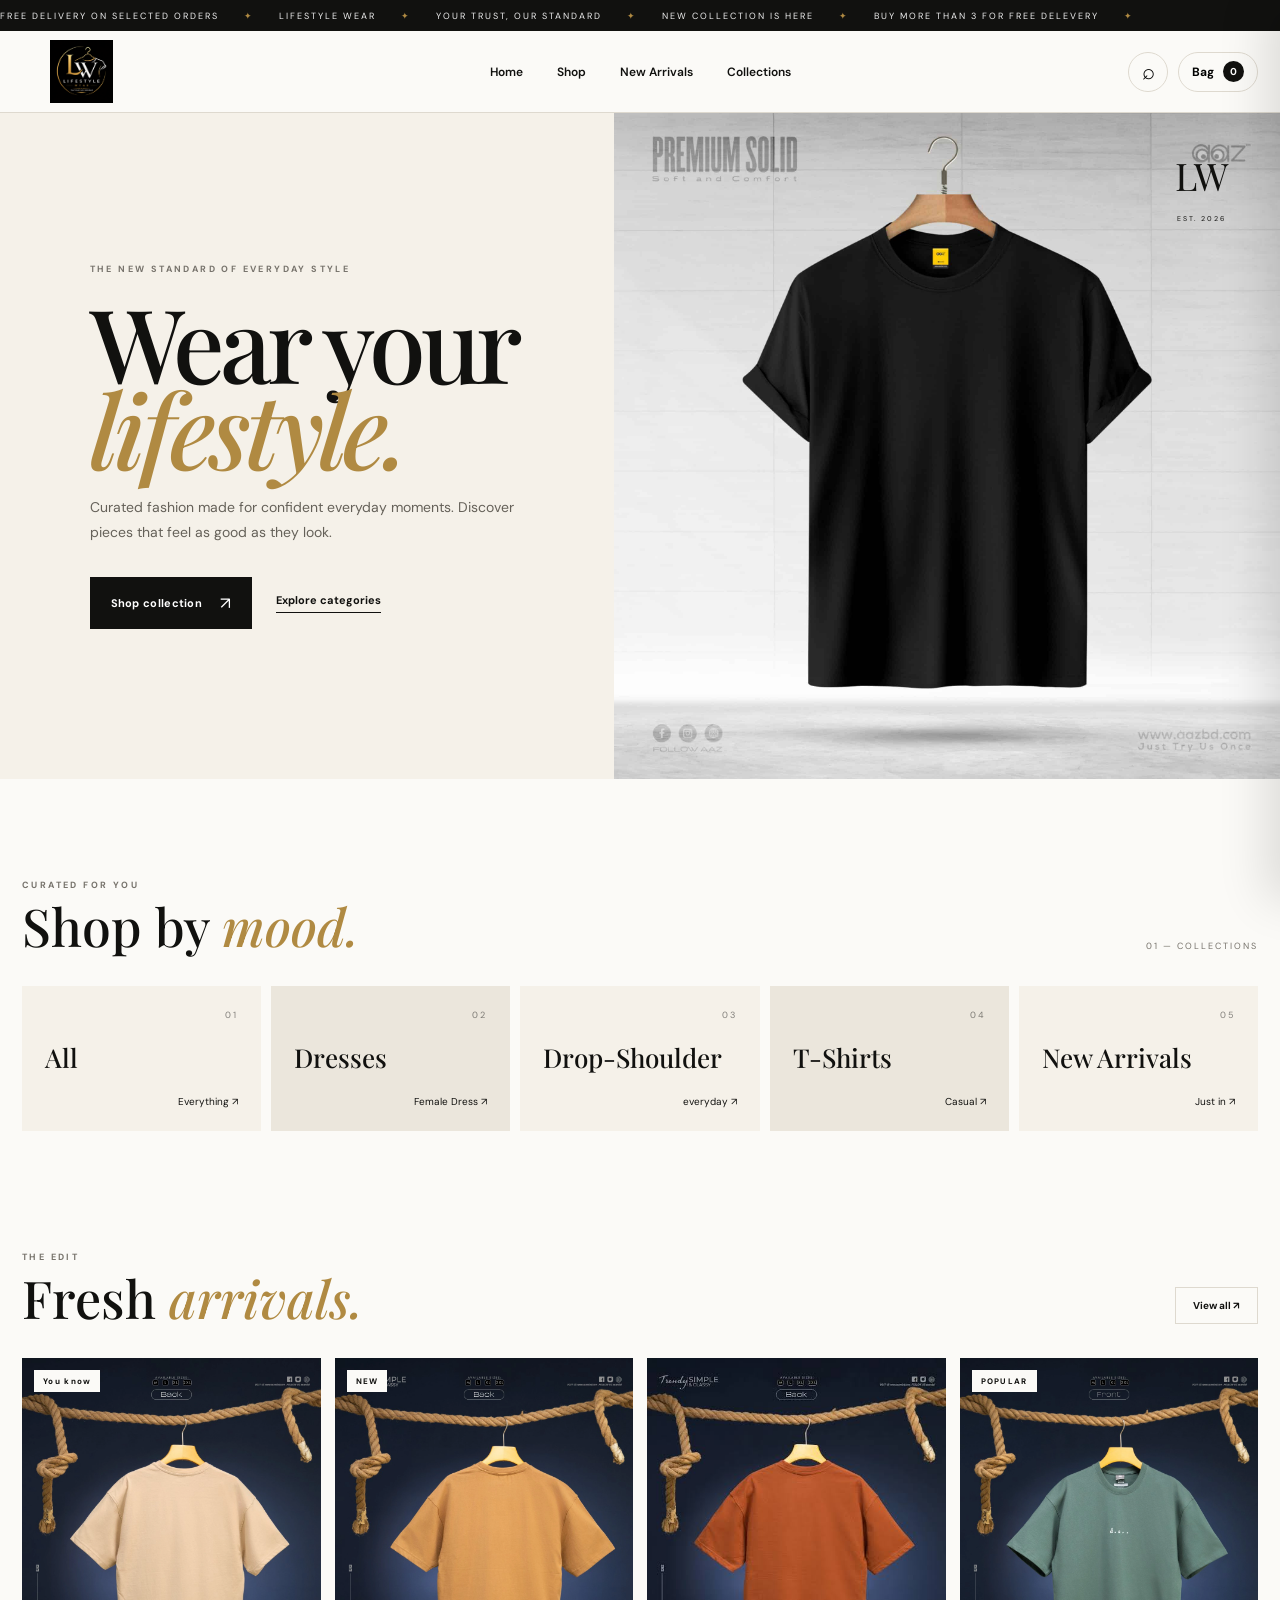
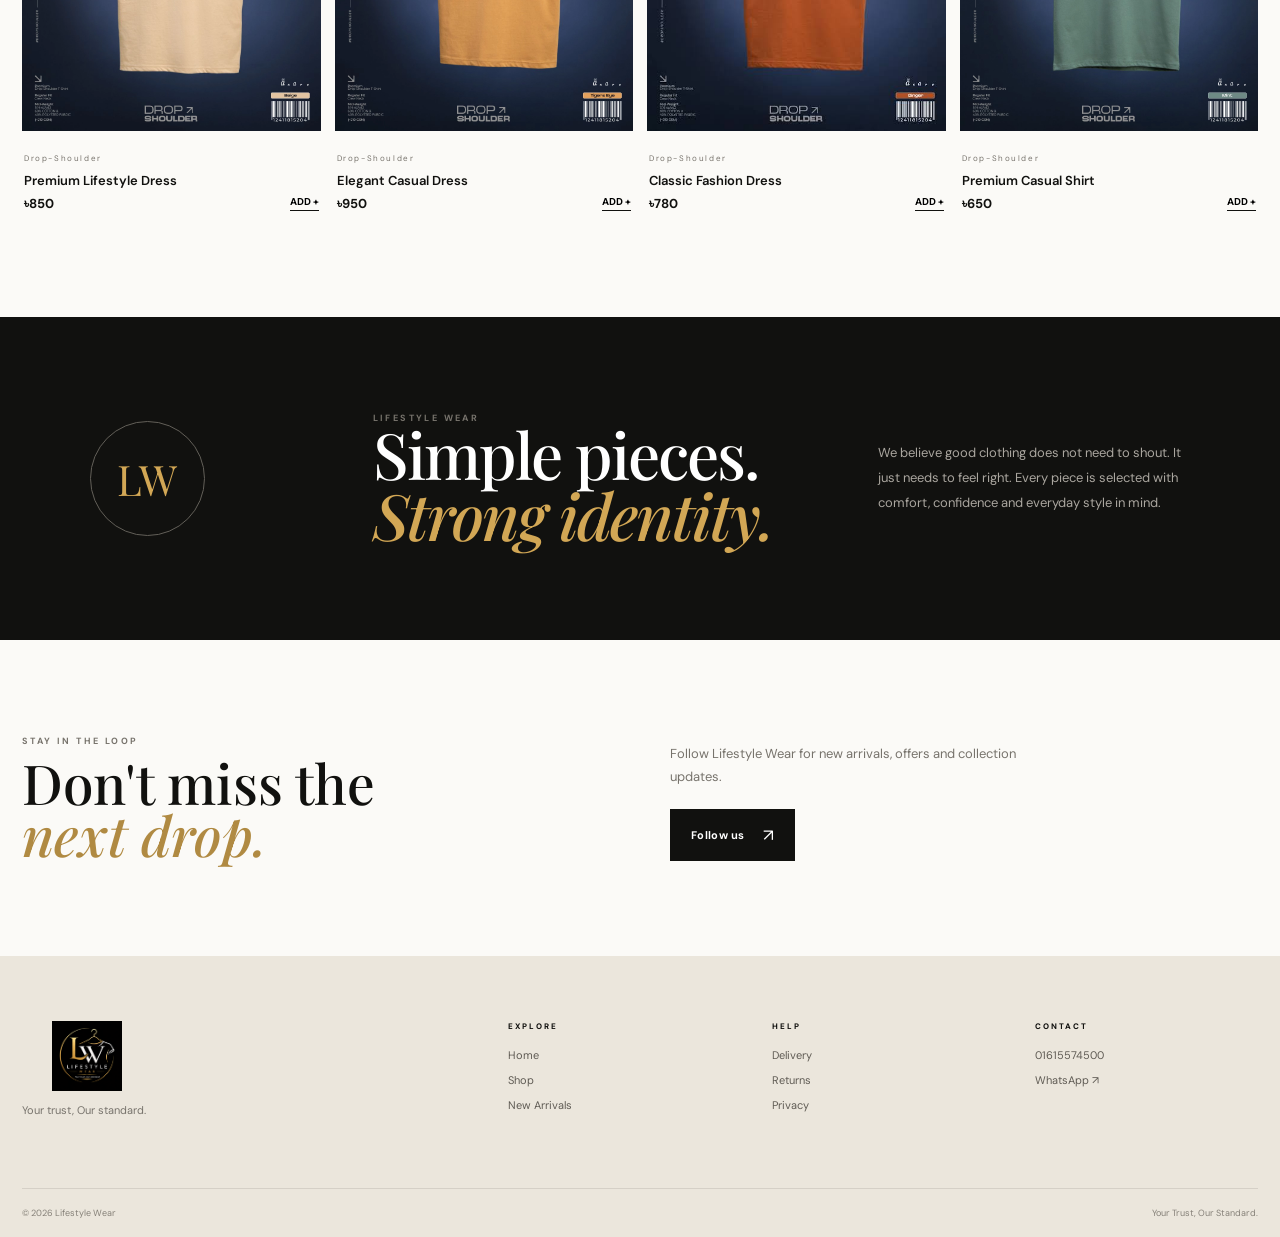
==== index.html @ 2805241c "Solved another problem" ====
<!-- LIFESTYLE WEAR -->
<!DOCTYPE html>
<html lang="en">
<head>
<meta charset="UTF-8">
<meta name="viewport" content="width=device-width, initial-scale=1.0">
<title>Lifestyle Wear — Your Trust, Our Standard</title>
<link rel="icon" href="/images/ChatGPT Image Aug 27, 2026, 10_09_51 AM (1).png">
<link rel="preconnect" href="https://fonts.googleapis.com">
<link rel="preconnect" href="https://fonts.gstatic.com" crossorigin>
<link href="https://fonts.googleapis.com/css2?family=DM+Sans:wght@400;500;600;700&family=Playfair+Display:wght@500;600;700&display=swap" rel="stylesheet">
<link rel="stylesheet" href="style.css">
</head>
<body>

<div class="announcement"><div class="announcement-track">
<span>FREE DELIVERY ON SELECTED ORDERS</span><i>✦</i><span>LIFESTYLE WEAR</span><i>✦</i>
<span>YOUR TRUST, OUR STANDARD</span><i>✦</i><span>NEW COLLECTION IS HERE</span><i>✦</i>
<span>BUY MORE THAN 3 FOR FREE DELEVERY</span><i>✦</i>
</div></div>

<header class="nav"><div class="nav-inner">
<button class="mobile-menu" id="menuBtn">☰</button>
<a class="logo" href="index.html"><img src="/images/ChatGPT Image Aug 27, 2026, 10_09_51 AM (1).png" alt="Lifestyle Wear"></a>
<nav class="desktop-nav">
<a href="index.html">Home</a>
<a href="products.html">Shop</a>
<a href="products.html#new">New Arrivals</a>
<a href="#categories">Collections</a>
</nav>
<div class="nav-tools">
<button id="searchBtn" class="round-btn">⌕</button>
<button id="cartBtn" class="bag-btn"><span>Bag</span><b id="cartCount">0</b></button>
</div>
</div></header>

<div class="searchbar" id="searchbar">
<input id="searchInput" type="search" placeholder="Search your next look..."><button id="closeSearch">×</button>
</div>

<aside class="mobile-panel" id="mobilePanel">
<button class="panel-close" id="closeMenu">×</button>
<p class="eyebrow">LIFESTYLE WEAR</p>
<a href="index.html">Home</a><a href="products.html">Shop all</a>
<a href="products.html#new">New arrivals</a><a href="#categories">Collections</a>
</aside>
<div class="screen" id="screen"></div>

<main>
<section class="hero">
<div class="hero-content">
<p class="eyebrow">THE NEW STANDARD OF EVERYDAY STYLE</p>
<h1>Wear your<br><em>lifestyle.</em></h1>
<p class="hero-copy">Curated fashion made for confident everyday moments. Discover pieces that feel as good as they look.</p>
<div class="hero-buttons">
<a href="products.html" class="dark-btn">Shop collection <span>↗</span></a>
<a href="#categories" class="line-btn">Explore categories</a>
</div>
</div>
<div class="hero-art">

    <!-- YOUR IMAGE -->
    <img class="hero-image" src="/images/TS-2.jpg" alt="Lifestyle Wear">

    <!-- KEEP THESE -->
    <div class="hero-label">
        LW<br>
        <small>EST. 2026</small>
    </div>

</div>
</section>

<section class="categories" id="categories">
<div class="section-head"><div><p class="eyebrow">CURATED FOR YOU</p><h2>Shop by <em>mood.</em></h2></div><span class="section-note">01 — COLLECTIONS</span></div>
<div class="category-grid" id="categoryGrid"></div>
</section>

<section class="shop-section">
<div class="section-head"><div><p class="eyebrow">THE EDIT</p><h2>Fresh <em>arrivals.</em></h2></div>
<a class="outline-btn" href="products.html">View all ↗</a></div>
<div class="product-grid" id="featuredGrid"></div>
</section>

<!-- PRODUCT DETAILS -->
<div class="product-overlay" id="productOverlay">

    <div class="product-detail-card" id="productDetailCard">

        <button class="detail-close" id="detailClose">×</button>

        <div class="detail-image">
            <img id="detailImage" src="" alt="">
        </div>

        <div class="detail-content">

            <p class="eyebrow" id="detailCategory"></p>

            <h2 id="detailName"></h2>

            <div class="detail-price">
                ৳<span id="detailPrice"></span>
            </div>

            <div class="detail-divider"></div>

            <p id="detailDescription"></p>

            <div class="detail-meta">

                <div>
                    <span>QUALITY</span>
                    <strong>Selected with care</strong>
                </div>

                <div>
                    <span>DELIVERY</span>
                    <strong>৳100 standard</strong>
                </div>

            </div>

            <button class="dark-btn full" id="detailAdd">
                Add to bag <span>+</span>
            </button>

            <p class="tap-hint">
                Tap outside this panel to close
            </p>

        </div>

    </div>

</div>

<section class="statement">
<div class="statement-mark">LW</div>
<div><p class="eyebrow">LIFESTYLE WEAR</p><h2>Simple pieces.<br><em>Strong identity.</em></h2></div>
<p class="statement-copy">We believe good clothing does not need to shout. It just needs to feel right. Every piece is selected with comfort, confidence and everyday style in mind.</p>
</section>

<section class="mini-banner">
<div><p class="eyebrow">STAY IN THE LOOP</p><h2>Don't miss the<br><em>next drop.</em></h2></div>
<div class="banner-right"><p>Follow Lifestyle Wear for new arrivals, offers and collection updates.</p>
<a href="#" class="dark-btn">Follow us <span>↗</span></a></div>
</section>
</main>

<!-- CART -->
<aside class="cart" id="cart">
<div class="cart-top"><div><p class="eyebrow">YOUR SELECTION</p><h2>Your bag <span id="drawerCount">0</span></h2></div><button id="closeCart">×</button></div>
<div class="cart-list" id="cartList"></div>
<div class="cart-bottom">
<div class="subtotal"><span>Subtotal</span><strong>৳<span id="subtotal">0</span></strong></div>
<p class="delivery-line">Delivery: ৳<span id="delivery">100</span></p>
<button class="dark-btn full" id="checkoutBtn">Order on WhatsApp <span>↗</span></button>
<button class="clear-btn" id="clearCart">Clear bag</button>
</div>
</aside>

<!-- CHECKOUT -->
<div class="modal" id="checkoutModal"><div class="checkout-card">
<button class="modal-x" id="closeCheckout">×</button><p class="eyebrow">ALMOST THERE</p>
<h2>Complete your<br><em>order.</em></h2><p class="checkout-note">We'll open WhatsApp with your order details ready to send.</p>
<form id="checkoutForm">
<label>Name <input id="customerName" required placeholder="Your name"></label>
<label>Phone <input id="customerPhone" required type="tel" placeholder="01XXXXXXXXX"></label>
<label>Delivery address <textarea id="customerAddress" required placeholder="Full delivery address"></textarea></label>
<label>Note <textarea id="customerNote" placeholder="Size, color or other note (optional)"></textarea></label>
<div class="checkout-total"><span>Total</span><strong>৳<span id="checkoutTotal">0</span></strong></div>
<button class="dark-btn full" type="submit">Continue to WhatsApp <span>↗</span></button>
</form></div></div>

<footer id="footer">
<div class="footer-main">
<div class="footer-brand"><img src="/images/ChatGPT Image Aug 27, 2026, 10_09_51 AM (1).png" alt="Lifestyle Wear"><p>Your trust, Our standard.</p></div>
<div><p class="footer-title">EXPLORE</p><a href="index.html">Home</a><a href="products.html">Shop</a><a href="products.html#new">New Arrivals</a></div>
<div><p class="footer-title">HELP</p><a href="#">Delivery</a><a href="#">Returns</a><a href="#">Privacy</a></div>
<div><p class="footer-title">CONTACT</p><a href="tel:01615574500">01615574500</a><a href="https://wa.me/8801615574500" target="_blank">WhatsApp ↗</a></div>
</div>
<div class="footer-bottom"><span>© 2026 Lifestyle Wear</span><span>Your Trust, Our Standard.</span></div>
</footer>

<script src="script.js"></script>
</body>
</html>
---- style.css ----
/* ==========================================================
   LIFESTYLE WEAR — MODERN EDITION
   Change design variables here.
   ========================================================== */
:root{
  --ink:#11110f;
  --cream:#f5f1e9;
  --paper:#fbfaf7;
  --line:#ded9cf;
  --muted:#77736c;
  --accent:#b08a42;
  --white:#fff;
  --max:1240px;
}

*{box-sizing:border-box;margin:0;padding:0}
html{scroll-behavior:smooth}
body{
  background:var(--paper);
  color:var(--ink);
  font-family:"DM Sans",Arial,sans-serif;
  overflow-x:hidden;
}
a{text-decoration:none;color:inherit}
button,input,textarea{font:inherit}
button{cursor:pointer}
::selection{background:var(--ink);color:var(--paper)}

.announcement{
  height:31px;background:var(--ink);color:#eee;
  overflow:hidden;font-size:9px;letter-spacing:2px;
  display:flex;align-items:center;white-space:nowrap
}
.announcement-track{
  display:flex;gap:25px;align-items:center;
  min-width:max-content;animation:marquee 24s linear infinite
}
.announcement i{font-style:normal;color:var(--accent)}
@keyframes marquee{to{transform:translateX(-45%)}}

.nav{
  height:82px;border-bottom:1px solid var(--line);
  background:rgba(251,250,247,.92);backdrop-filter:blur(14px);
  position:sticky;top:0;z-index:100
}
.nav-inner{
  width:min(var(--max),calc(100% - 44px));height:100%;margin:auto;
  display:grid;grid-template-columns:1fr auto 1fr;align-items:center
}
.logo img{width:118px;height:63px;object-fit:contain;display:block}
.desktop-nav{display:flex;gap:34px;justify-content:center;font-size:12px;font-weight:600}
.desktop-nav a{position:relative}
.desktop-nav a:after{
  content:"";position:absolute;left:0;bottom:-7px;width:0;height:1px;
  background:var(--ink);transition:.25s
}
.desktop-nav a:hover:after{width:100%}
.nav-tools{display:flex;justify-content:flex-end;gap:10px}
.round-btn,.bag-btn{
  border:1px solid var(--line);background:transparent;height:40px;border-radius:50%;
  padding:0 13px
}
.round-btn{width:40px;font-size:22px}
.bag-btn{border-radius:30px;display:flex;gap:9px;align-items:center;font-size:12px;font-weight:700}
.bag-btn b{font-size:10px;background:var(--ink);color:#fff;width:21px;height:21px;border-radius:50%;display:grid;place-items:center}
.mobile-menu{display:none;border:0;background:none;font-size:23px}

.searchbar{
  display:none;position:fixed;z-index:150;top:113px;left:0;right:0;
  padding:14px 22px;background:var(--paper);border-bottom:1px solid var(--line)
}
.searchbar.active{display:flex}
.searchbar input{flex:1;border:0;background:transparent;font-size:22px;outline:0}
.searchbar button{border:0;background:none;font-size:28px}

.hero{
  min-height:650px;display:grid;grid-template-columns:48% 52%;
  background:var(--cream);overflow:hidden;position:relative
}
.hero-content{
  padding:110px max(7vw,50px);display:flex;justify-content:center;flex-direction:column;
  position:relative;z-index:2
}
.eyebrow{font-size:9px;letter-spacing:2.4px;font-weight:700;color:var(--muted)}
.hero h1{
  font-family:"Playfair Display",serif;font-size:clamp(65px,8vw,120px);
  line-height:.84;font-weight:500;letter-spacing:-5px;margin:24px 0
}
em{font-family:"Playfair Display",serif;font-weight:500}
.hero h1 em{color:var(--accent)}
.hero-copy{max-width:450px;color:#656159;font-size:14px;line-height:1.8}
.hero-buttons{display:flex;align-items:center;gap:24px;margin-top:31px}
.dark-btn{
  display:inline-flex;align-items:center;justify-content:center;gap:18px;
  background:var(--ink);color:#fff;border:1px solid var(--ink);
  padding:14px 20px;font-size:11px;font-weight:700;letter-spacing:.3px;
  transition:.25s
}
.dark-btn:hover{transform:translateY(-2px);background:#292925}
.dark-btn span{font-size:17px;font-weight:400}
.line-btn{font-size:11px;font-weight:700;border-bottom:1px solid var(--ink);padding-bottom:5px}

.hero-art {
    position: relative;
    overflow: hidden;
}

.hero-image {
    width: 100%;
    height: 100%;
    object-fit: cover;
    display: block;
}

.hero-label {
    position: absolute;
    top: 45px;
    right: 55px;
    z-index: 2;
}
.hero-orbit{
  width:550px;height:550px;border:1px solid rgba(0,0,0,.13);border-radius:50%;
  position:absolute;left:50%;top:50%;transform:translate(-50%,-50%)
}
.hero-orbit:before,.hero-orbit:after{
  content:"";position:absolute;border-radius:50%;border:1px solid rgba(0,0,0,.1)
}
.hero-orbit:before{inset:55px}.hero-orbit:after{inset:110px}
.hero-label{
  position:absolute;top:48px;right:52px;text-align:center;
  font-family:"Playfair Display",serif;font-size:38px;line-height:.8
}
.hero-label small{font:7px "DM Sans";letter-spacing:2px}
.hero-fashion-text{
  position:absolute;bottom:40px;left:50%;transform:translateX(-50%);
  font-size:clamp(38px,6vw,90px);letter-spacing:15px;font-weight:700;
  color:rgba(0,0,0,.07);white-space:nowrap
}
.hero-shape{position:absolute;border-radius:50%;filter:blur(.2px)}
.shape-one{width:250px;height:390px;background:#262521;left:27%;top:17%;transform:rotate(20deg);border-radius:45% 45% 35% 35%}
.shape-two{width:175px;height:240px;background:#8f7a58;left:48%;top:34%;transform:rotate(-17deg)}
.shape-three{width:80px;height:80px;background:#f4eee1;left:39%;top:27%}

.categories,.shop-section{width:min(var(--max),calc(100% - 44px));margin:auto;padding:100px 0}
.section-head{display:flex;justify-content:space-between;align-items:flex-end;margin-bottom:34px}
.section-head h2{font-family:"Playfair Display",serif;font-size:52px;line-height:1;margin-top:9px;font-weight:500}
.section-head h2 em{color:var(--accent)}
.section-note{font-size:9px;letter-spacing:2px;color:var(--muted)}

.category-grid{display:grid;grid-template-columns:repeat(5,1fr);gap:10px}
.category-card{
  min-height:145px;background:var(--cream);padding:22px;display:flex;
  flex-direction:column;justify-content:space-between;border:1px solid transparent;
  transition:.3s;position:relative;overflow:hidden
}
.category-card:nth-child(2n){background:#ebe6dc}
.category-card:hover{background:var(--ink);color:#fff;transform:translateY(-5px)}
.category-card .num{font-size:9px;letter-spacing:2px;opacity:.5}
.category-card h3{font-family:"Playfair Display",serif;font-size:26px;font-weight:500}
.category-card span{font-size:10px;align-self:flex-end}

.shop-section{padding-top:20px}
.outline-btn{
  border:1px solid var(--line);background:transparent;padding:11px 17px;
  font-size:10px;font-weight:700
}
.product-grid{display:grid;grid-template-columns:repeat(4,1fr);gap:14px}
.product-card{position:relative;min-width:0}
.product-image{
  aspect-ratio:4/5;background:#ebe8e1;position:relative;overflow:hidden;cursor:pointer
}
.product-image img{width:100%;height:100%;object-fit:cover;display:block;transition:.5s}
.product-card:hover .product-image img{transform:scale(1.045)}
.product-badge{
  position:absolute;top:12px;left:12px;background:var(--paper);padding:6px 9px;
  font-size:8px;letter-spacing:1.3px;font-weight:800;z-index:2
}
.quick-view{
  position:absolute;right:12px;bottom:12px;border:0;background:#fff;
  width:42px;height:42px;border-radius:50%;font-size:17px;z-index:2;
  opacity:0;transform:translateY(8px);transition:.25s
}
.product-card:hover .quick-view{opacity:1;transform:none}
.product-meta{padding:14px 2px 5px}
.product-cat{font-size:8px;letter-spacing:1.6px;color:var(--muted)}
.product-meta h3{font-size:13px;margin:6px 0;font-weight:600}
.product-row{display:flex;justify-content:space-between;align-items:center}
.product-price{font-size:13px;font-weight:700}
.add-small{border:0;background:transparent;font-size:10px;font-weight:700;border-bottom:1px solid var(--ink);padding-bottom:2px}

.statement{
  width:100%;background:var(--ink);color:#fff;display:grid;
  grid-template-columns:1fr 2fr 1.4fr;gap:60px;align-items:center;padding:95px max(7vw,44px)
}
.statement-mark{
  width:115px;height:115px;border:1px solid #625f58;border-radius:50%;
  display:grid;place-items:center;font:42px "Playfair Display";color:#d2a755
}
.statement h2{font:500 clamp(44px,5vw,72px)/.95 "Playfair Display";letter-spacing:-2px}
.statement h2 em{color:#d2a755}
.statement-copy{font-size:13px;line-height:1.9;color:#aaa69f;max-width:390px}

.mini-banner{
  width:min(var(--max),calc(100% - 44px));margin:auto;padding:95px 0;
  display:grid;grid-template-columns:1fr 1fr;gap:60px
}
.mini-banner h2{font:500 55px/.94 "Playfair Display";margin-top:10px}
.mini-banner h2 em{color:var(--accent)}
.banner-right{display:flex;flex-direction:column;justify-content:flex-end;align-items:flex-start}
.banner-right p{font-size:13px;color:var(--muted);line-height:1.8;max-width:360px;margin-bottom:20px}

.cart{
  position:fixed;right:-480px;top:0;width:min(480px,100%);height:100vh;
  background:var(--paper);z-index:300;box-shadow:-15px 0 45px rgba(0,0,0,.12);
  transition:.35s;display:flex;flex-direction:column
}
.cart.open{right:0}
.cart-top{padding:28px;border-bottom:1px solid var(--line);display:flex;justify-content:space-between}
.cart-top h2{font:500 35px "Playfair Display";margin-top:6px}
.cart-top h2 span{font:11px "DM Sans";vertical-align:middle;color:var(--muted)}
.cart-top button,.modal-x{border:0;background:none;font-size:28px}
.cart-list{flex:1;overflow:auto;padding:10px 28px}
.empty{padding:80px 0;text-align:center;color:var(--muted);font-size:13px}
.cart-item{display:grid;grid-template-columns:75px 1fr auto;gap:13px;padding:17px 0;border-bottom:1px solid var(--line)}
.cart-item img{width:75px;height:90px;object-fit:cover;background:#ebe8e1}
.cart-item h4{font-size:12px;margin-bottom:6px}
.cart-item p{font-size:11px;color:var(--muted)}
.qty{display:flex;gap:8px;align-items:center;margin-top:10px}
.qty button{width:23px;height:23px;border:1px solid var(--line);background:none}
.remove{border:0;background:none;font-size:9px;color:#888;margin-top:9px}
.cart-bottom{padding:22px 28px;border-top:1px solid var(--line)}
.subtotal{display:flex;justify-content:space-between;font-size:14px;font-weight:700}
.delivery-line{font-size:10px;color:var(--muted);margin:8px 0 16px}
.full{width:100%}
.clear-btn{width:100%;margin-top:9px;border:0;background:none;font-size:10px;color:var(--muted)}

.screen{display:none;position:fixed;inset:0;background:rgba(0,0,0,.45);z-index:250}
.screen.show{display:block}
.mobile-panel{
  position:fixed;left:-330px;top:0;width:330px;height:100vh;background:var(--paper);
  z-index:350;padding:90px 35px;transition:.3s;display:flex;flex-direction:column;gap:23px
}
.mobile-panel.open{left:0}
.mobile-panel a{font:500 30px "Playfair Display"}
.panel-close{position:absolute;right:20px;top:20px;border:0;background:none;font-size:28px}

.modal{display:none;position:fixed;inset:0;background:rgba(0,0,0,.58);z-index:500;align-items:center;justify-content:center;padding:20px}
.modal.show{display:flex}
.checkout-card{background:var(--paper);width:min(520px,100%);padding:45px;position:relative}
.checkout-card h2{font:500 50px/.95 "Playfair Display";margin:12px 0}
.checkout-note{font-size:12px;color:var(--muted);line-height:1.7;margin-bottom:25px}
.checkout-card label{font-size:10px;font-weight:700;display:block;margin:13px 0}
.checkout-card input,.checkout-card textarea{
  width:100%;border:1px solid var(--line);background:transparent;padding:12px;
  margin-top:7px;outline:none;font-size:12px;resize:vertical
}
.checkout-total{display:flex;justify-content:space-between;padding:18px 0;margin:15px 0;border-top:1px solid var(--line);border-bottom:1px solid var(--line)}
.quick-card{width:min(820px,100%);background:var(--paper);display:grid;grid-template-columns:1fr 1fr;position:relative}
.quick-image{background:#ebe8e1;min-height:520px}
.quick-image img{width:100%;height:100%;object-fit:cover}
.quick-info{padding:55px 45px;display:flex;flex-direction:column;justify-content:center}
.quick-info h2{font:500 43px/1 "Playfair Display";margin:12px 0}
.quick-price{font-size:18px;font-weight:700;margin-bottom:22px}
.quick-info>p:not(.eyebrow){font-size:12px;color:var(--muted);line-height:1.8;margin-bottom:25px}

footer{background:#ebe6dc}
.footer-main{width:min(var(--max),calc(100% - 44px));margin:auto;padding:65px 0;display:grid;grid-template-columns:2fr 1fr 1fr 1fr;gap:40px}
.footer-brand img{width:130px;height:70px;object-fit:contain}
.footer-brand p{font-size:11px;color:var(--muted);margin-top:7px}
.footer-title{font-size:8px;letter-spacing:2px;font-weight:800;margin-bottom:17px}
.footer-main a{display:block;font-size:11px;margin:11px 0;color:#5f5b54}
.footer-bottom{border-top:1px solid #d5d0c7;width:min(var(--max),calc(100% - 44px));margin:auto;padding:18px 0;display:flex;justify-content:space-between;font-size:9px;color:#858078}

@media(max-width:900px){
  .desktop-nav{gap:16px}
  .hero{grid-template-columns:1fr;min-height:720px}
  .hero-content{padding:80px 8vw}
  .hero-art{min-height:330px}
  .category-grid{grid-template-columns:repeat(3,1fr)}
  .product-grid{grid-template-columns:repeat(2,1fr)}
  .statement{grid-template-columns:1fr 2fr;gap:35px}
  .statement-copy{grid-column:1/-1}
  .footer-main{grid-template-columns:2fr 1fr 1fr}
}
@media(max-width:650px){
  .nav{height:68px}
  .nav-inner{width:calc(100% - 25px);grid-template-columns:40px 1fr auto}
  .mobile-menu{display:block}
  .desktop-nav{display:none}
  .logo{justify-self:center}
  .logo img{width:105px;height:54px}
  .hero-content{padding:65px 25px 35px}
  .hero h1{font-size:68px;letter-spacing:-4px}
  .hero-copy{font-size:12px}
  .hero-buttons{gap:15px}
  .dark-btn{padding:13px 15px}
  .hero-art{min-height:300px}
  .hero-orbit{width:290px;height:290px}
  .shape-one{width:130px;height:210px}
  .shape-two{width:100px;height:145px}
  .shape-three{width:45px;height:45px}
  .hero-fashion-text{font-size:33px;letter-spacing:7px}
  .categories,.shop-section{width:calc(100% - 25px);padding:70px 0}
  .section-head h2{font-size:39px}
  .section-note{display:none}
  .category-grid{grid-template-columns:repeat(2,1fr)}
  .category-card{min-height:125px}
  .category-card h3{font-size:22px}
  .product-grid{gap:20px 10px}
  .quick-view{opacity:1;transform:none}
  .statement{padding:65px 25px;grid-template-columns:1fr}
  .statement h2{font-size:47px}
  .statement-copy{grid-column:auto}
  .mini-banner{width:calc(100% - 25px);grid-template-columns:1fr;padding:70px 0}
  .mini-banner h2{font-size:46px}
  .footer-main{width:calc(100% - 25px);grid-template-columns:1fr 1fr;gap:30px}
  .footer-brand{grid-column:1/-1}
  .footer-bottom{width:calc(100% - 25px)}
  .quick-card{grid-template-columns:1fr}
  .quick-image{min-height:300px;max-height:360px}
  .quick-info{padding:30px}
  .checkout-card{padding:32px 23px}
}


/* =========================
   MULTI-PAGE SHOP
   ========================= */
.active-link{font-weight:800}
.products-page{background:var(--paper)}
.shop-hero{
  width:min(var(--max),calc(100% - 44px));margin:auto;
  min-height:430px;padding:100px 0 80px;
  display:grid;grid-template-columns:1fr .8fr;align-items:end;
  border-bottom:1px solid var(--line)
}
.shop-hero h1{
  font:500 clamp(65px,8vw,105px)/.85 "Playfair Display";
  letter-spacing:-5px;margin-top:20px
}
.shop-hero h1 em{color:var(--accent)}
.shop-hero>p{
  max-width:360px;color:var(--muted);font-size:13px;line-height:1.9;
  justify-self:end;margin-bottom:5px
}
.product-browser{
  width:min(var(--max),calc(100% - 44px));margin:auto;padding:50px 0 110px
}
.browser-top{
  display:flex;justify-content:space-between;align-items:center;
  margin-bottom:32px;gap:20px
}
.category-tabs{display:flex;gap:6px;flex-wrap:wrap}
.category-tabs button{
  border:1px solid var(--line);background:transparent;padding:10px 15px;
  font-size:9px;font-weight:700;letter-spacing:.3px;transition:.2s
}
.category-tabs button:hover,.category-tabs button.active{
  background:var(--ink);color:#fff;border-color:var(--ink)
}
.result-tools{display:flex;align-items:center;gap:16px}
.result-tools>span{font-size:8px;letter-spacing:1.5px;color:var(--muted)}
.large-grid{grid-template-columns:repeat(4,1fr)}
.no-scroll{overflow:hidden}

/* Product detail overlay */
.product-overlay{
  position:fixed;inset:0;background:rgba(10,10,9,.72);
  z-index:600;display:none;align-items:center;justify-content:center;
  padding:25px;backdrop-filter:blur(7px)
}
.product-overlay.show{display:flex}
.product-detail-card{
  width:min(900px,100%);max-height:90vh;overflow:auto;background:var(--paper);
  display:grid;grid-template-columns:1fr 1fr;position:relative;
  animation:detailIn .28s ease
}
@keyframes detailIn{from{opacity:0;transform:translateY(15px) scale(.98)}to{opacity:1;transform:none}}
.detail-close{
  position:absolute;right:15px;top:12px;z-index:5;border:0;background:#fff;
  width:38px;height:38px;border-radius:50%;font-size:22px;
  box-shadow:0 4px 20px rgba(0,0,0,.1)
}
.detail-image{min-height:560px;background:#ebe8e1}
.detail-image img{width:100%;height:100%;display:block;object-fit:cover}
.detail-content{padding:55px 45px;display:flex;flex-direction:column;justify-content:center}
.detail-content h2{font:500 47px/1 "Playfair Display";margin:12px 0}
.detail-price{font-size:20px;font-weight:700;margin:8px 0 25px}
.detail-divider{height:1px;background:var(--line);margin-bottom:20px}
.detail-content>p:not(.eyebrow):not(.tap-hint){
  color:var(--muted);font-size:12px;line-height:1.9;margin-bottom:25px
}
.detail-meta{display:grid;gap:12px;margin-bottom:25px}
.detail-meta>div{display:flex;justify-content:space-between;border-bottom:1px solid var(--line);padding-bottom:10px}
.detail-meta span{font-size:8px;letter-spacing:1.5px;color:var(--muted)}
.detail-meta strong{font-size:10px}
.tap-hint{text-align:center!important;font-size:8px!important;color:#aaa!important;margin:12px 0 0!important}

/* Make product cards feel clickable */
.product-card .product-image{cursor:pointer}
.product-card .product-meta h3{cursor:pointer}

@media(max-width:900px){
 .shop-hero{grid-template-columns:1fr;gap:35px}
 .shop-hero>p{justify-self:start}
 .large-grid{grid-template-columns:repeat(2,1fr)}
 .product-detail-card{grid-template-columns:1fr;max-height:92vh}
 .detail-image{min-height:360px;height:45vh;max-height:470px}
 .detail-content{padding:32px}
}
@media(max-width:650px){
 .shop-hero{width:calc(100% - 25px);padding:65px 0 55px}
 .shop-hero h1{font-size:65px}
 .product-browser{width:calc(100% - 25px);padding:35px 0 70px}
 .browser-top{align-items:flex-start;flex-direction:column}
 .result-tools{width:100%;justify-content:space-between}
 .category-tabs{flex-wrap:nowrap;overflow-x:auto;width:100%;padding-bottom:5px}
 .category-tabs button{white-space:nowrap}
 .product-detail-card{width:100%}
 .detail-image{min-height:270px;height:43vh}
 .detail-content{padding:27px 22px 25px}
 .detail-content h2{font-size:38px}
 .detail-close{right:10px;top:10px}
}
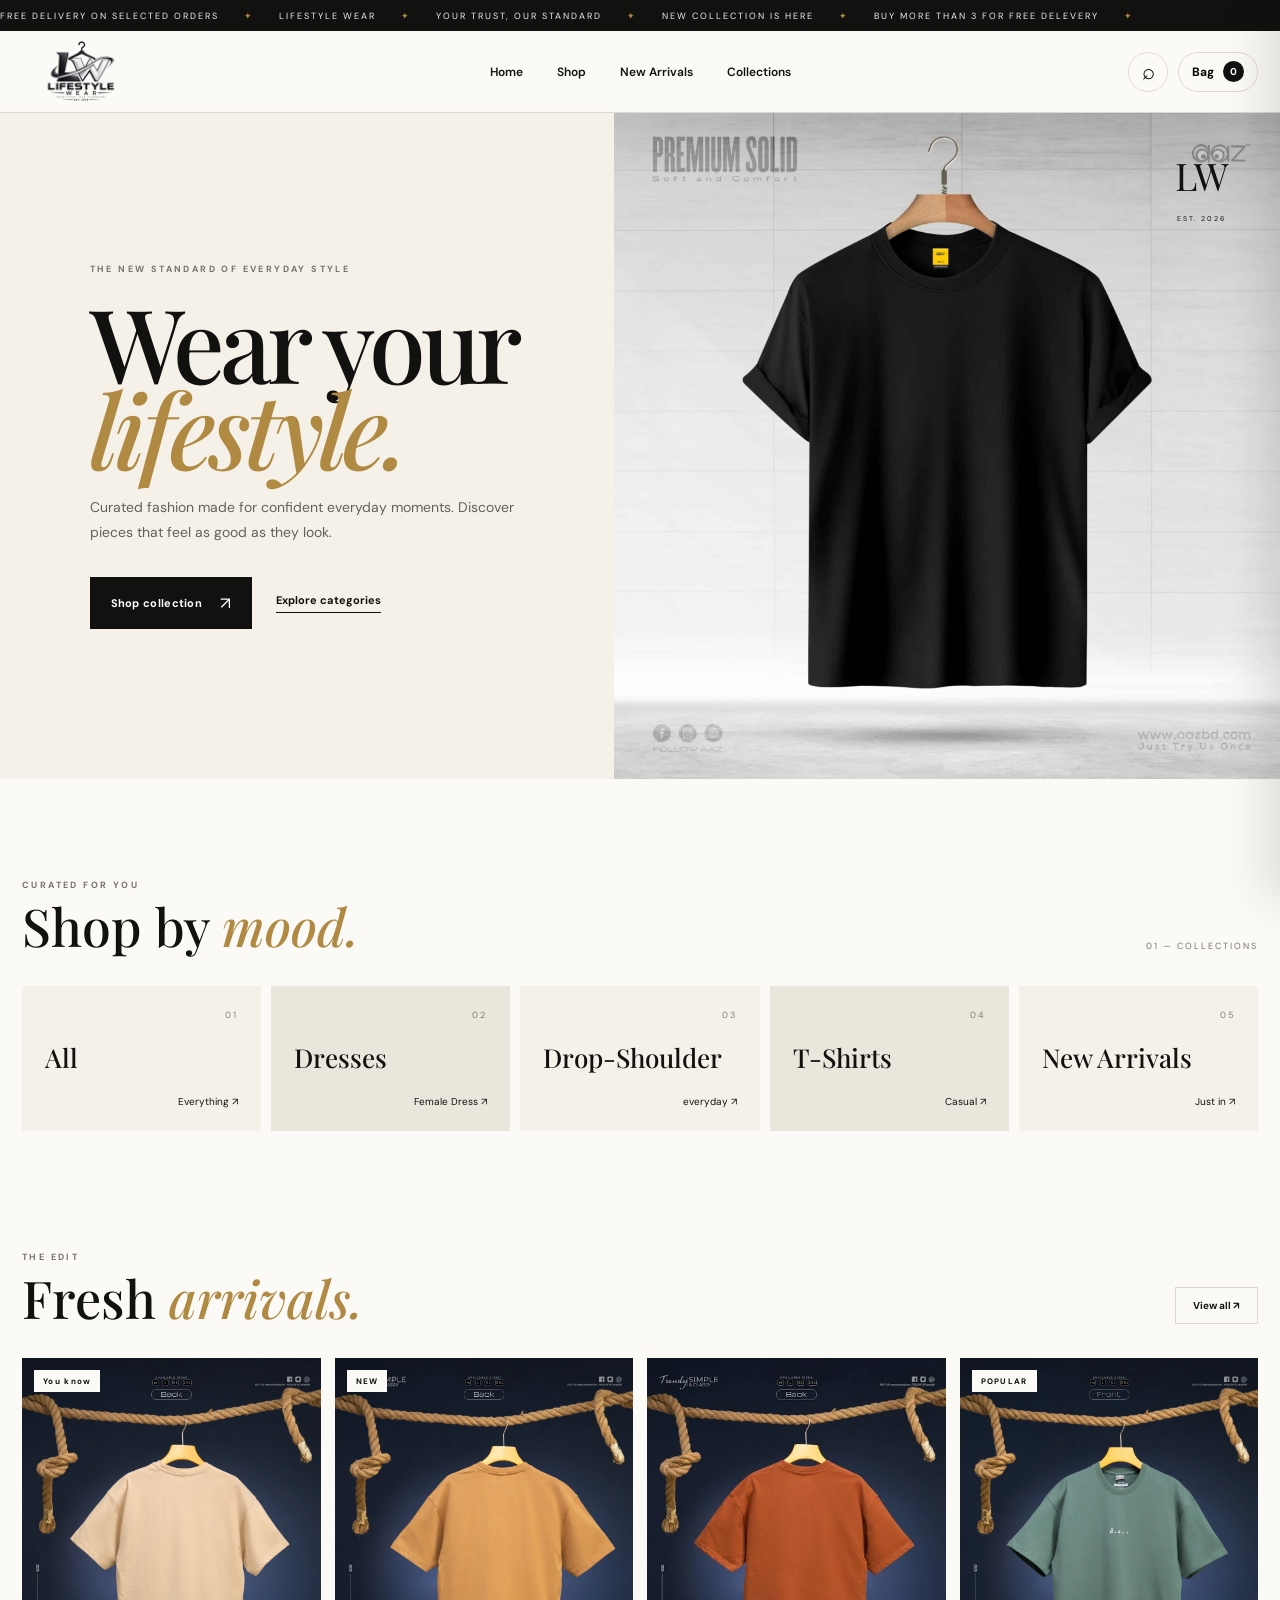
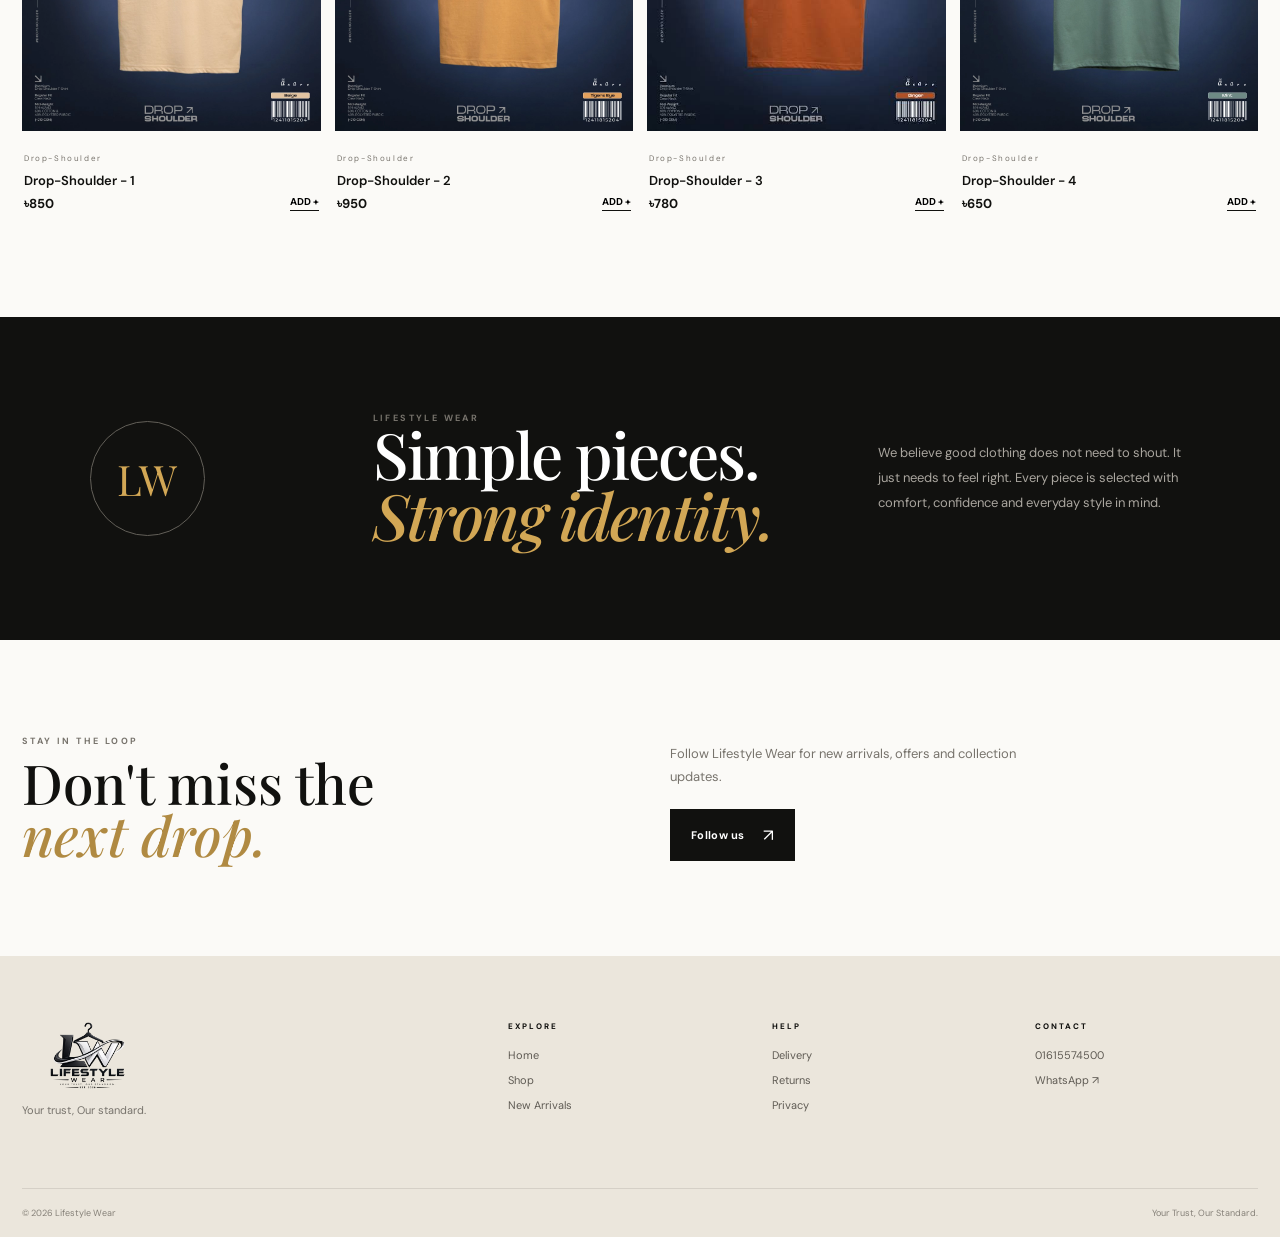
==== commit 3d3b6c3c: "changed logo" ====
--- a/index.html
+++ b/index.html
@@ -5,7 +5,7 @@
 <meta charset="UTF-8">
 <meta name="viewport" content="width=device-width, initial-scale=1.0">
 <title>Lifestyle Wear — Your Trust, Our Standard</title>
-<link rel="icon" href="/images/ChatGPT Image Aug 27, 2026, 10_09_51 AM (1).png">
+<link rel="icon" href="images/ChatGPT Image Aug 27, 2026, 10_09_51 AM (1).png">
 <link rel="preconnect" href="https://fonts.googleapis.com">
 <link rel="preconnect" href="https://fonts.gstatic.com" crossorigin>
 <link href="https://fonts.googleapis.com/css2?family=DM+Sans:wght@400;500;600;700&family=Playfair+Display:wght@500;600;700&display=swap" rel="stylesheet">
@@ -21,7 +21,7 @@
 
 <header class="nav"><div class="nav-inner">
 <button class="mobile-menu" id="menuBtn">☰</button>
-<a class="logo" href="index.html"><img src="/images/ChatGPT Image Aug 27, 2026, 10_09_51 AM (1).png" alt="Lifestyle Wear"></a>
+<a class="logo" href="index.html"><img src="images/Logo.png" alt="Lifestyle Wear"></a>
 <nav class="desktop-nav">
 <a href="index.html">Home</a>
 <a href="products.html">Shop</a>
@@ -60,7 +60,7 @@
 <div class="hero-art">
 
     <!-- YOUR IMAGE -->
-    <img class="hero-image" src="/images/TS-2.jpg" alt="Lifestyle Wear">
+    <img class="hero-image" src="images/TS-2.jpg" alt="Lifestyle Wear">
 
     <!-- KEEP THESE -->
     <div class="hero-label">
@@ -175,7 +175,7 @@
 
 <footer id="footer">
 <div class="footer-main">
-<div class="footer-brand"><img src="/images/ChatGPT Image Aug 27, 2026, 10_09_51 AM (1).png" alt="Lifestyle Wear"><p>Your trust, Our standard.</p></div>
+<div class="footer-brand"><img src="images/Logo.png" alt="Lifestyle Wear"><p>Your trust, Our standard.</p></div>
 <div><p class="footer-title">EXPLORE</p><a href="index.html">Home</a><a href="products.html">Shop</a><a href="products.html#new">New Arrivals</a></div>
 <div><p class="footer-title">HELP</p><a href="#">Delivery</a><a href="#">Returns</a><a href="#">Privacy</a></div>
 <div><p class="footer-title">CONTACT</p><a href="tel:01615574500">01615574500</a><a href="https://wa.me/8801615574500" target="_blank">WhatsApp ↗</a></div>
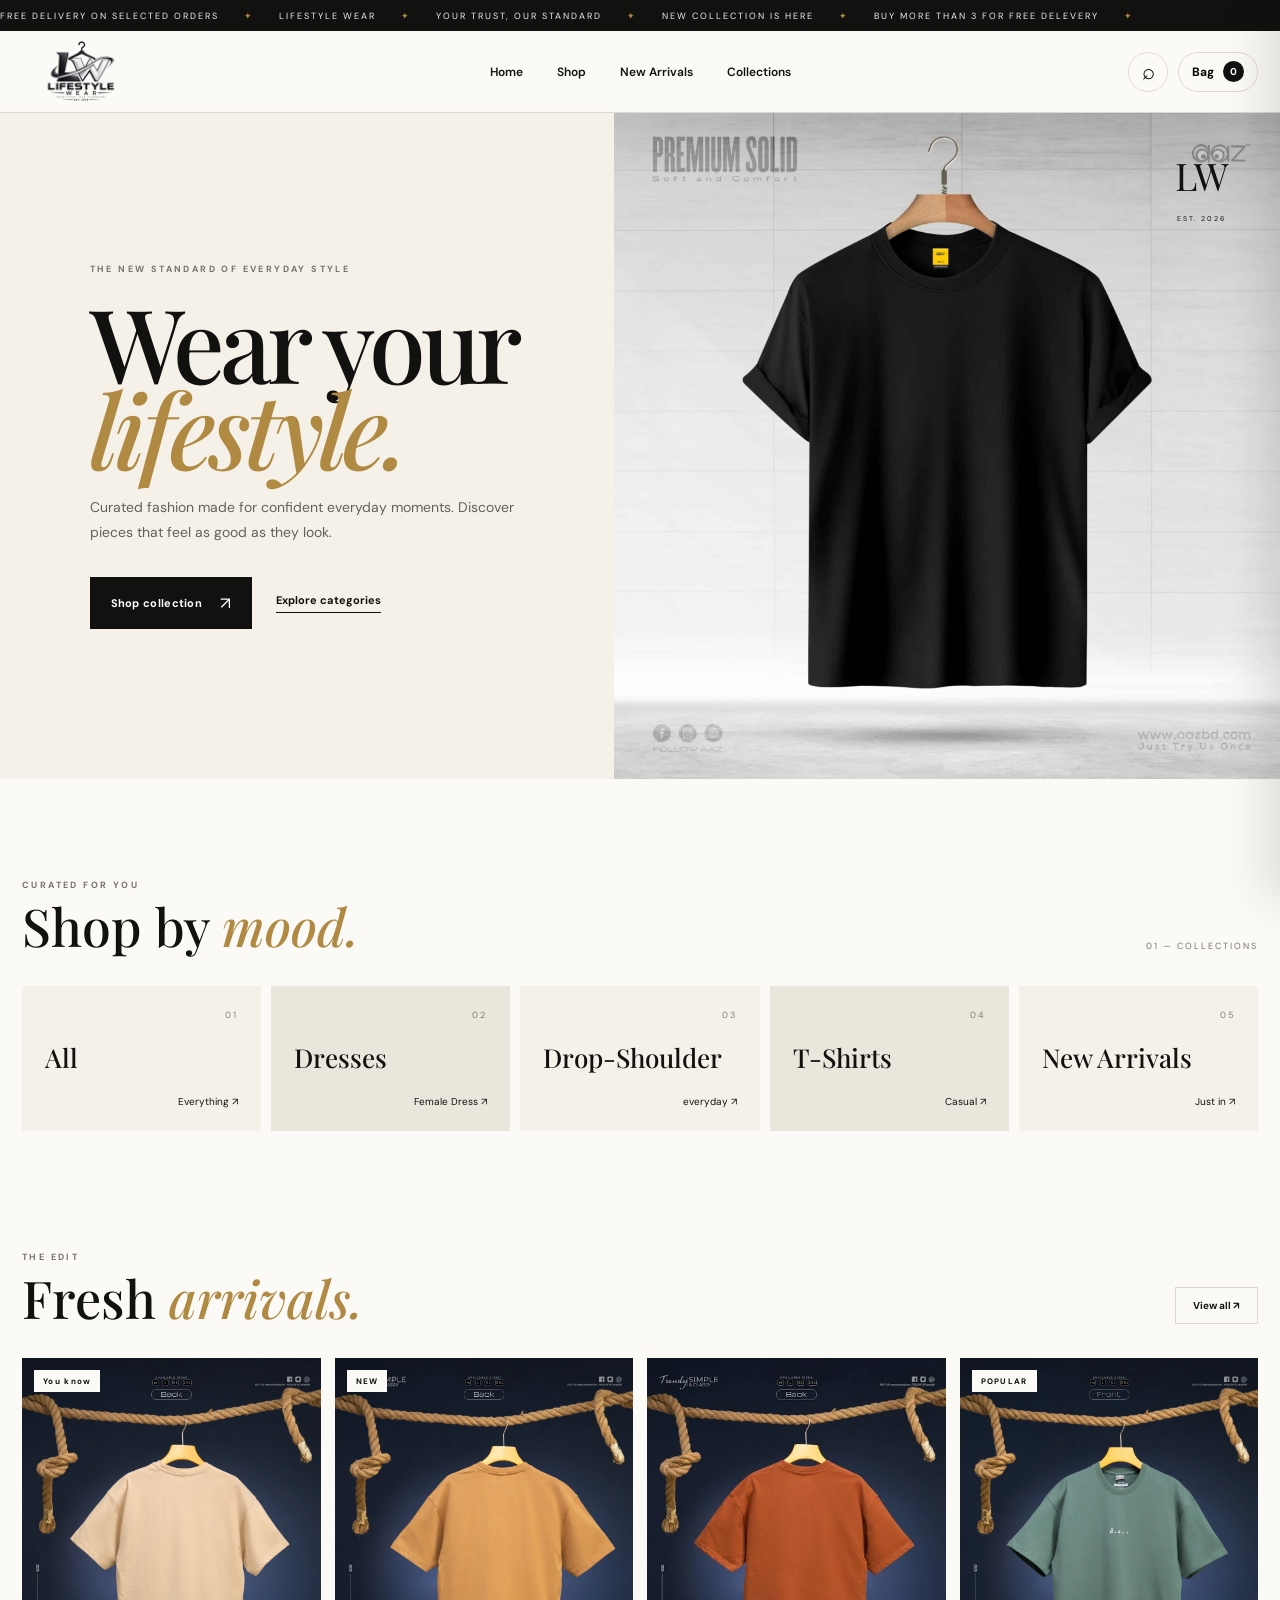
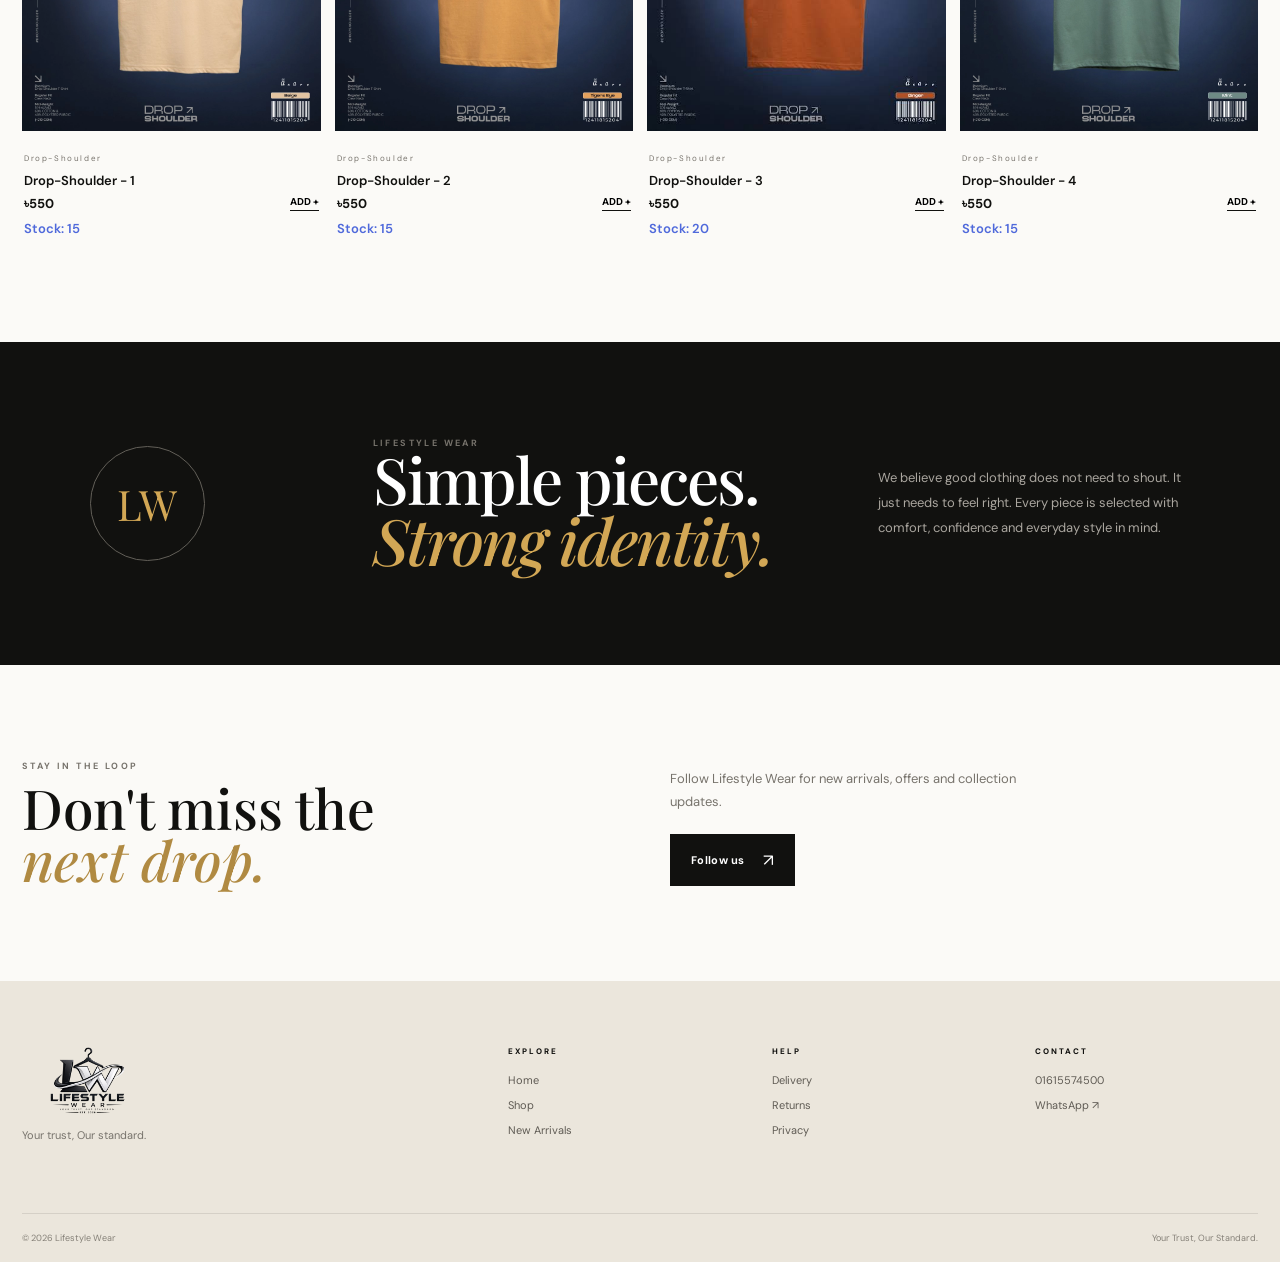
==== commit 105c8471: "Changed the icon" ====
--- a/index.html
+++ b/index.html
@@ -5,7 +5,7 @@
 <meta charset="UTF-8">
 <meta name="viewport" content="width=device-width, initial-scale=1.0">
 <title>Lifestyle Wear — Your Trust, Our Standard</title>
-<link rel="icon" href="images/ChatGPT Image Aug 27, 2026, 10_09_51 AM (1).png">
+<link rel="icon" href="images/logo.png" type="image/png">
 <link rel="preconnect" href="https://fonts.googleapis.com">
 <link rel="preconnect" href="https://fonts.gstatic.com" crossorigin>
 <link href="https://fonts.googleapis.com/css2?family=DM+Sans:wght@400;500;600;700&family=Playfair+Display:wght@500;600;700&display=swap" rel="stylesheet">
--- a/style.css
+++ b/style.css
@@ -375,6 +375,27 @@
   display:grid;grid-template-columns:1fr 1fr;position:relative;
   animation:detailIn .28s ease
 }
+.stock {
+    color: #4f69db;
+    display: block;
+    margin-top: 8px;
+    font-size: 13px;
+    font-weight: 600;
+}
+
+.stock-out {
+    color: #f84040;
+    display: block;
+    margin-top: 8px;
+    font-size: 12px;
+    font-weight: 800;
+    letter-spacing: 1px;
+}
+
+.add-small:disabled {
+    opacity: 0.5;
+    cursor: not-allowed;
+}
 @keyframes detailIn{from{opacity:0;transform:translateY(15px) scale(.98)}to{opacity:1;transform:none}}
 .detail-close{
   position:absolute;right:15px;top:12px;z-index:5;border:0;background:#fff;
